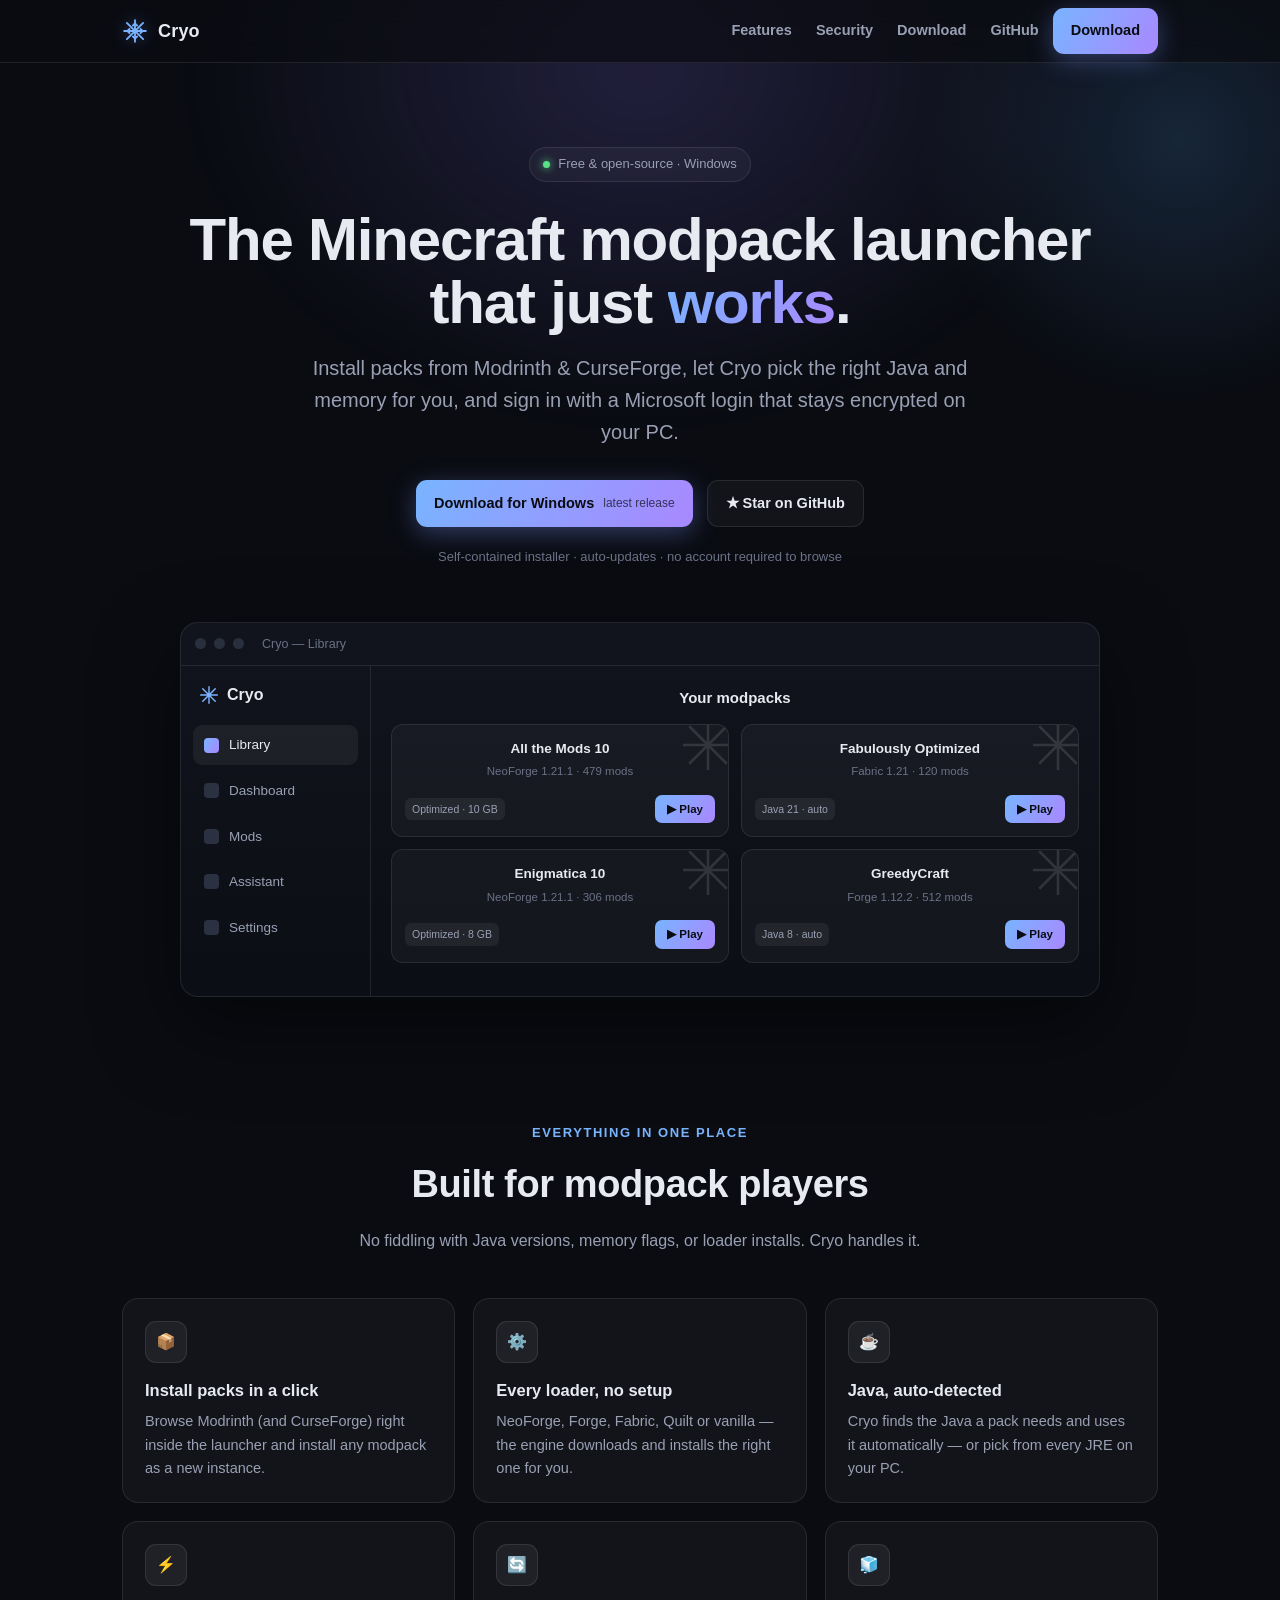
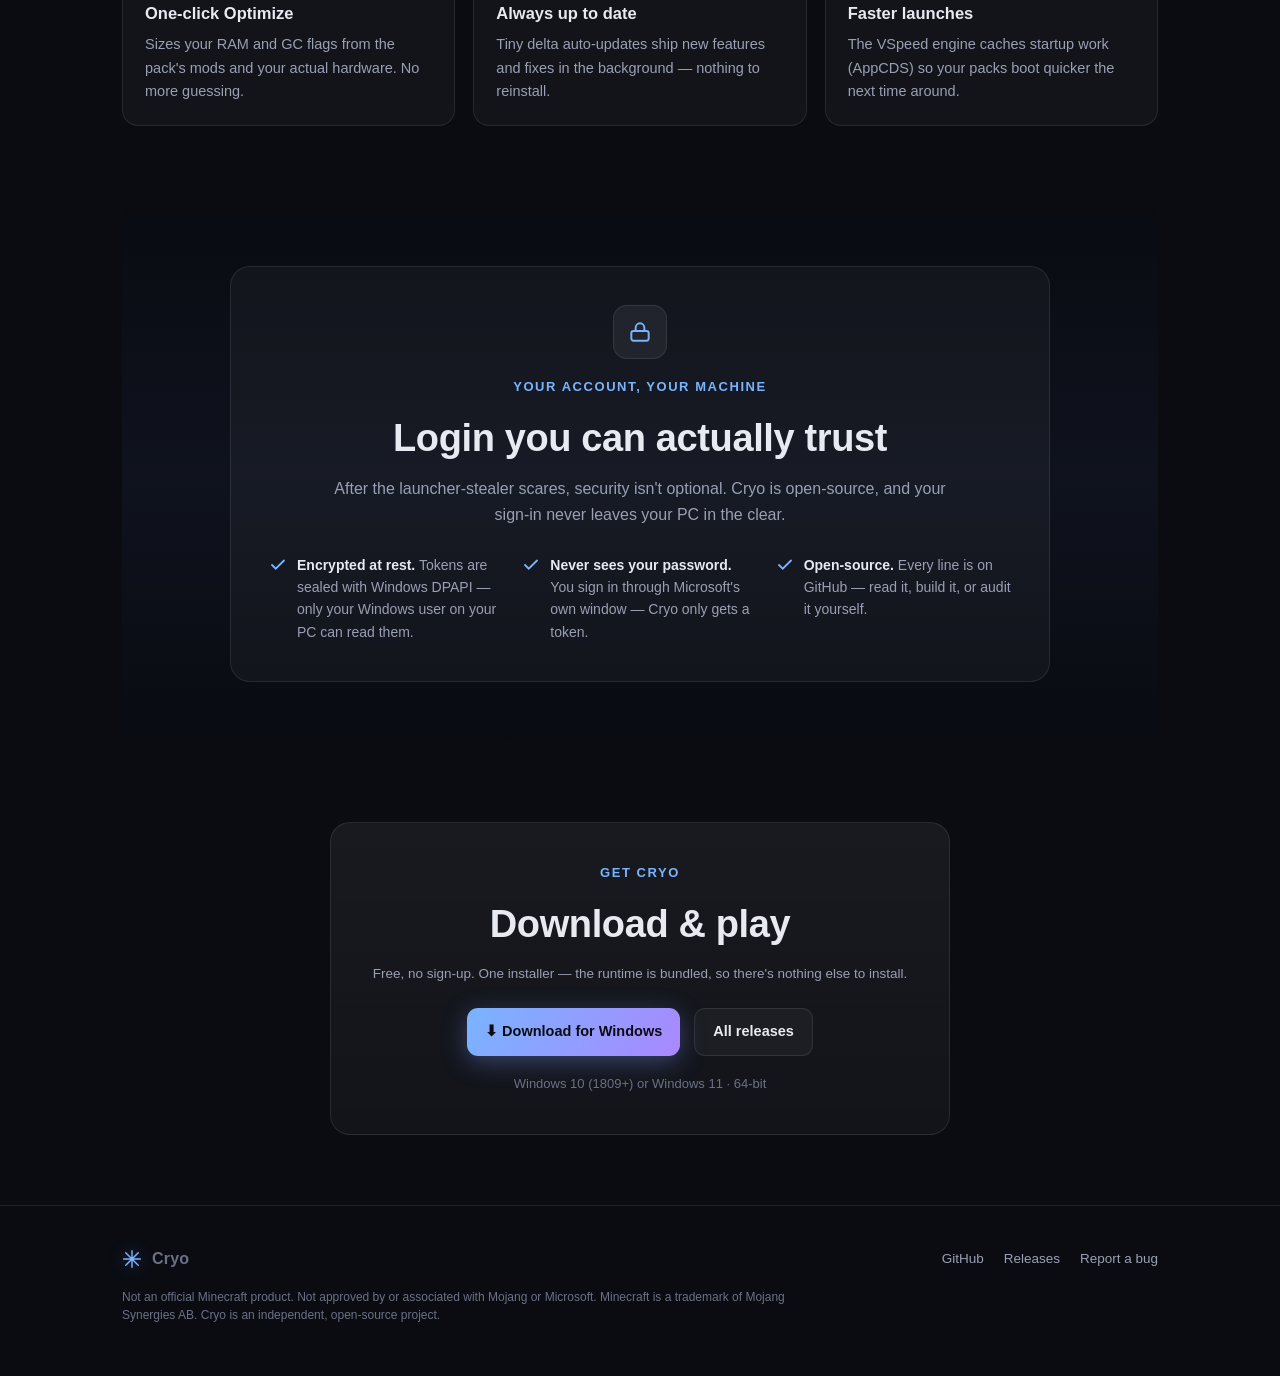
==== docs/index.html @ 6c6287ea "Add Cryo landing page (GitHub Pages site under /docs) Static, self-contained landing page for the la" ====
<!doctype html>
<html lang="en">
<head>
<meta charset="utf-8">
<meta name="viewport" content="width=device-width, initial-scale=1">
<title>Cryo — a faster, safer Minecraft modpack launcher</title>
<meta name="description" content="Cryo is a free, open-source Windows launcher for Minecraft modpacks. Install packs from Modrinth & CurseForge, auto-detect Java, one-click optimize RAM, and sign in with an encrypted Microsoft login that never sees your password.">
<meta name="theme-color" content="#0a0c12">
<link rel="icon" href="favicon.svg" type="image/svg+xml">

<!-- Social / link preview -->
<meta property="og:type" content="website">
<meta property="og:title" content="Cryo — a faster, safer Minecraft modpack launcher">
<meta property="og:description" content="Free & open-source. Install modpacks from Modrinth & CurseForge, auto-detect Java, one-click optimize, encrypted Microsoft login.">
<meta property="og:image" content="og.svg">
<meta property="og:url" content="https://xponer.github.io/vspeed-cryoLauncher/">
<meta name="twitter:card" content="summary_large_image">

<style>
  :root{
    --bg:#0a0c12; --bg2:#0d1018; --panel:rgba(255,255,255,.035); --panel2:rgba(255,255,255,.06);
    --border:rgba(255,255,255,.09); --text:#e8eaf2; --dim:#9aa0b4; --faint:#6b7186;
    --ice:#79b4ff; --purple:#a988ff; --grad:linear-gradient(120deg,#79b4ff,#a988ff);
    --glow:rgba(120,150,255,.35); --r:16px;
  }
  *{box-sizing:border-box}
  html{scroll-behavior:smooth}
  body{
    margin:0; background:var(--bg); color:var(--text);
    font:16px/1.6 -apple-system,BlinkMacSystemFont,"Segoe UI",Inter,Roboto,Helvetica,Arial,sans-serif;
    -webkit-font-smoothing:antialiased; overflow-x:hidden;
  }
  a{color:inherit;text-decoration:none}
  .wrap{max-width:1080px;margin:0 auto;padding:0 22px}
  .grad-text{background:var(--grad);-webkit-background-clip:text;background-clip:text;color:transparent}

  /* glow */
  .glow{position:fixed;inset:0;z-index:-1;overflow:hidden;pointer-events:none}
  .glow::before{content:"";position:absolute;top:-280px;left:50%;transform:translateX(-50%);
    width:900px;height:700px;border-radius:50%;
    background:radial-gradient(closest-side,rgba(140,120,255,.18),transparent);filter:blur(20px)}
  .glow::after{content:"";position:absolute;top:-120px;right:-160px;width:520px;height:520px;border-radius:50%;
    background:radial-gradient(closest-side,rgba(90,170,255,.16),transparent)}

  /* nav */
  header{position:sticky;top:0;z-index:20;backdrop-filter:blur(12px);
    background:rgba(10,12,18,.7);border-bottom:1px solid var(--border)}
  nav{display:flex;align-items:center;gap:14px;height:62px}
  .brand{display:flex;align-items:center;gap:10px;font-weight:750;font-size:18px;letter-spacing:.2px}
  .brand svg{filter:drop-shadow(0 0 8px var(--glow))}
  nav .spacer{flex:1}
  nav .links{display:flex;gap:24px;color:var(--dim);font-size:14.5px;font-weight:550}
  nav .links a:hover{color:var(--text)}
  .btn{display:inline-flex;align-items:center;gap:9px;padding:11px 18px;border-radius:11px;
    font-weight:650;font-size:14.5px;border:1px solid var(--border);cursor:pointer;transition:.18s;white-space:nowrap}
  .btn.primary{background:var(--grad);color:#0a0c12;border:none;box-shadow:0 6px 24px var(--glow)}
  .btn.primary:hover{transform:translateY(-1px);box-shadow:0 10px 30px var(--glow)}
  .btn.ghost{background:var(--panel)}
  .btn.ghost:hover{background:var(--panel2)}
  @media(max-width:760px){nav .links{display:none}}

  /* hero */
  .hero{padding:84px 0 56px;text-align:center}
  .badge{display:inline-flex;align-items:center;gap:8px;padding:6px 13px;border-radius:999px;
    background:var(--panel);border:1px solid var(--border);font-size:13px;color:var(--dim);margin-bottom:26px}
  .badge .dot{width:7px;height:7px;border-radius:50%;background:#5be08a;box-shadow:0 0 8px #5be08a}
  h1{font-size:clamp(34px,6vw,60px);line-height:1.05;margin:0 0 18px;font-weight:800;letter-spacing:-.02em}
  .sub{font-size:clamp(16px,2.4vw,20px);color:var(--dim);max-width:680px;margin:0 auto 32px}
  .cta{display:flex;gap:14px;justify-content:center;flex-wrap:wrap}
  .cta .os{display:block;font-size:12px;font-weight:500;color:rgba(10,12,18,.7);margin-top:1px}
  .trustline{margin-top:20px;font-size:13px;color:var(--faint)}

  /* app mockup */
  .mock{margin:54px auto 0;max-width:920px;border-radius:18px;border:1px solid var(--border);
    background:linear-gradient(180deg,#11141d,#0c0e15);box-shadow:0 30px 80px rgba(0,0,0,.5);overflow:hidden}
  .mock .bar{display:flex;align-items:center;gap:8px;padding:11px 14px;border-bottom:1px solid var(--border)}
  .mock .bar i{width:11px;height:11px;border-radius:50%;background:#2a2f3e;display:inline-block}
  .mock .bar .t{margin-left:10px;font-size:12.5px;color:var(--faint)}
  .mock .body{display:grid;grid-template-columns:190px 1fr;min-height:330px}
  .mock .side{border-right:1px solid var(--border);padding:16px 12px;display:flex;flex-direction:column;gap:6px}
  .mock .side .logo{display:flex;align-items:center;gap:8px;font-weight:700;margin-bottom:12px;padding:0 6px}
  .mock .side .nav-i{display:flex;align-items:center;gap:10px;padding:9px 11px;border-radius:9px;color:var(--dim);font-size:13.5px}
  .mock .side .nav-i.on{background:var(--panel2);color:var(--text)}
  .mock .side .nav-i .ic{width:15px;height:15px;border-radius:4px;background:#2b3140}
  .mock .side .nav-i.on .ic{background:var(--grad)}
  .mock .main{padding:18px 20px}
  .mock .main h3{margin:2px 0 14px;font-size:15px}
  .grid-cards{display:grid;grid-template-columns:1fr 1fr;gap:12px}
  .card-m{border:1px solid var(--border);border-radius:12px;padding:13px;background:var(--panel);position:relative;overflow:hidden}
  .card-m .flake{position:absolute;right:-10px;top:-10px;opacity:.12}
  .card-m .nm{font-weight:680;font-size:13.5px}
  .card-m .meta{font-size:11.5px;color:var(--faint);margin-top:3px}
  .card-m .row{display:flex;align-items:center;justify-content:space-between;margin-top:14px}
  .pill{font-size:10.5px;color:var(--dim);background:var(--panel2);border-radius:6px;padding:3px 7px}
  .play{font-size:11.5px;font-weight:650;color:#0a0c12;background:var(--grad);border-radius:7px;padding:5px 12px}
  @media(max-width:640px){.mock .body{grid-template-columns:1fr}.mock .side{display:none}.grid-cards{grid-template-columns:1fr}}

  /* sections */
  section{padding:70px 0}
  .eyebrow{text-align:center;color:var(--ice);font-weight:650;font-size:13px;letter-spacing:.12em;text-transform:uppercase;margin-bottom:10px}
  h2{text-align:center;font-size:clamp(26px,4vw,38px);margin:0 0 14px;font-weight:780;letter-spacing:-.01em}
  .lead{text-align:center;color:var(--dim);max-width:620px;margin:0 auto 44px}
  .features{display:grid;grid-template-columns:repeat(3,1fr);gap:18px}
  @media(max-width:860px){.features{grid-template-columns:1fr 1fr}}
  @media(max-width:560px){.features{grid-template-columns:1fr}}
  .feat{padding:22px;border-radius:var(--r);border:1px solid var(--border);background:var(--panel);transition:.18s}
  .feat:hover{background:var(--panel2);transform:translateY(-2px)}
  .feat .ico{width:42px;height:42px;border-radius:11px;display:grid;place-items:center;margin-bottom:14px;
    background:var(--panel2);border:1px solid var(--border)}
  .feat h4{margin:0 0 7px;font-size:16.5px;font-weight:700}
  .feat p{margin:0;color:var(--dim);font-size:14.5px}

  /* trust */
  .trust{background:linear-gradient(180deg,transparent,rgba(120,150,255,.05),transparent)}
  .trust-card{max-width:820px;margin:0 auto;border:1px solid var(--border);border-radius:20px;
    padding:38px;background:var(--panel);text-align:center}
  .trust-card .lock{width:54px;height:54px;border-radius:14px;display:grid;place-items:center;margin:0 auto 18px;
    background:var(--panel2);border:1px solid var(--border)}
  .trust-points{display:grid;grid-template-columns:repeat(3,1fr);gap:18px;margin-top:26px;text-align:left}
  @media(max-width:640px){.trust-points{grid-template-columns:1fr}}
  .tp{display:flex;gap:10px;align-items:flex-start;font-size:14px;color:var(--dim)}
  .tp svg{flex:none;margin-top:2px;color:var(--ice)}

  /* download */
  .dl-card{max-width:620px;margin:0 auto;text-align:center;border:1px solid var(--border);border-radius:20px;
    padding:40px;background:linear-gradient(180deg,var(--panel2),var(--panel))}
  .dl-card .req{margin-top:18px;font-size:13px;color:var(--faint)}
  .dl-sub{margin-top:8px;font-size:13.5px;color:var(--dim)}

  footer{border-top:1px solid var(--border);padding:40px 0;color:var(--faint);font-size:13.5px}
  footer .row{display:flex;flex-wrap:wrap;gap:16px;align-items:center;justify-content:space-between}
  footer a{color:var(--dim)} footer a:hover{color:var(--text)}
  .disc{margin-top:16px;font-size:12px;color:var(--faint);max-width:680px;line-height:1.5}
</style>
</head>
<body>
<div class="glow"></div>

<header>
  <nav class="wrap">
    <a class="brand" href="#top">
      <svg width="26" height="26" viewBox="0 0 24 24" fill="none" stroke="url(#g)" stroke-width="1.7" stroke-linecap="round">
        <defs><linearGradient id="g" x1="0" y1="0" x2="24" y2="24"><stop stop-color="#79b4ff"/><stop offset="1" stop-color="#a988ff"/></linearGradient></defs>
        <path d="M12 2v20M2 12h20M4.5 4.5l15 15M19.5 4.5l-15 15"/>
        <path d="M12 5l-2 2M12 5l2 2M12 19l-2-2M12 19l2-2M5 12l2-2M5 12l2 2M19 12l-2-2M19 12l-2 2"/>
      </svg>
      Cryo
    </a>
    <span class="spacer"></span>
    <div class="links">
      <a href="#features">Features</a>
      <a href="#security">Security</a>
      <a href="#download">Download</a>
      <a href="https://github.com/xponer/vspeed-cryoLauncher" target="_blank" rel="noopener">GitHub</a>
    </div>
    <a class="btn primary" href="https://github.com/xponer/vspeed-cryoLauncher/releases/latest/download/Cryo-win-Setup.exe">Download</a>
  </nav>
</header>

<a id="top"></a>
<main class="wrap">

  <section class="hero">
    <div class="badge"><span class="dot"></span> Free &amp; open-source · Windows</div>
    <h1>The Minecraft modpack launcher<br>that just <span class="grad-text">works</span>.</h1>
    <p class="sub">Install packs from Modrinth &amp; CurseForge, let Cryo pick the right Java and memory for you,
       and sign in with a Microsoft login that stays encrypted on your PC.</p>
    <div class="cta">
      <a class="btn primary" href="https://github.com/xponer/vspeed-cryoLauncher/releases/latest/download/Cryo-win-Setup.exe">
        Download for Windows <span class="os" id="ver">latest release</span>
      </a>
      <a class="btn ghost" href="https://github.com/xponer/vspeed-cryoLauncher" target="_blank" rel="noopener">★ Star on GitHub</a>
    </div>
    <div class="trustline">Self-contained installer · auto-updates · no account required to browse</div>

    <!-- App mockup (stylised, not a screenshot) -->
    <div class="mock" aria-hidden="true">
      <div class="bar"><i></i><i></i><i></i><span class="t">Cryo — Library</span></div>
      <div class="body">
        <div class="side">
          <div class="logo">
            <svg width="20" height="20" viewBox="0 0 24 24" fill="none" stroke="url(#g)" stroke-width="1.7" stroke-linecap="round"><path d="M12 2v20M2 12h20M4.5 4.5l15 15M19.5 4.5l-15 15"/></svg>
            Cryo
          </div>
          <div class="nav-i on"><span class="ic"></span> Library</div>
          <div class="nav-i"><span class="ic"></span> Dashboard</div>
          <div class="nav-i"><span class="ic"></span> Mods</div>
          <div class="nav-i"><span class="ic"></span> Assistant</div>
          <div class="nav-i"><span class="ic"></span> Settings</div>
        </div>
        <div class="main">
          <h3>Your modpacks</h3>
          <div class="grid-cards">
            <div class="card-m">
              <svg class="flake" width="60" height="60" viewBox="0 0 24 24" fill="none" stroke="#fff" stroke-width="1"><path d="M12 2v20M2 12h20M4.5 4.5l15 15M19.5 4.5l-15 15"/></svg>
              <div class="nm">All the Mods 10</div><div class="meta">NeoForge 1.21.1 · 479 mods</div>
              <div class="row"><span class="pill">Optimized · 10 GB</span><span class="play">▶ Play</span></div>
            </div>
            <div class="card-m">
              <svg class="flake" width="60" height="60" viewBox="0 0 24 24" fill="none" stroke="#fff" stroke-width="1"><path d="M12 2v20M2 12h20M4.5 4.5l15 15M19.5 4.5l-15 15"/></svg>
              <div class="nm">Fabulously Optimized</div><div class="meta">Fabric 1.21 · 120 mods</div>
              <div class="row"><span class="pill">Java 21 · auto</span><span class="play">▶ Play</span></div>
            </div>
            <div class="card-m">
              <svg class="flake" width="60" height="60" viewBox="0 0 24 24" fill="none" stroke="#fff" stroke-width="1"><path d="M12 2v20M2 12h20M4.5 4.5l15 15M19.5 4.5l-15 15"/></svg>
              <div class="nm">Enigmatica 10</div><div class="meta">NeoForge 1.21.1 · 306 mods</div>
              <div class="row"><span class="pill">Optimized · 8 GB</span><span class="play">▶ Play</span></div>
            </div>
            <div class="card-m">
              <svg class="flake" width="60" height="60" viewBox="0 0 24 24" fill="none" stroke="#fff" stroke-width="1"><path d="M12 2v20M2 12h20M4.5 4.5l15 15M19.5 4.5l-15 15"/></svg>
              <div class="nm">GreedyCraft</div><div class="meta">Forge 1.12.2 · 512 mods</div>
              <div class="row"><span class="pill">Java 8 · auto</span><span class="play">▶ Play</span></div>
            </div>
          </div>
        </div>
      </div>
    </div>
  </section>

  <section id="features">
    <div class="eyebrow">Everything in one place</div>
    <h2>Built for modpack players</h2>
    <p class="lead">No fiddling with Java versions, memory flags, or loader installs. Cryo handles it.</p>
    <div class="features">
      <div class="feat">
        <div class="ico">📦</div>
        <h4>Install packs in a click</h4>
        <p>Browse Modrinth (and CurseForge) right inside the launcher and install any modpack as a new instance.</p>
      </div>
      <div class="feat">
        <div class="ico">⚙️</div>
        <h4>Every loader, no setup</h4>
        <p>NeoForge, Forge, Fabric, Quilt or vanilla — the engine downloads and installs the right one for you.</p>
      </div>
      <div class="feat">
        <div class="ico">☕</div>
        <h4>Java, auto-detected</h4>
        <p>Cryo finds the Java a pack needs and uses it automatically — or pick from every JRE on your PC.</p>
      </div>
      <div class="feat">
        <div class="ico">⚡</div>
        <h4>One-click Optimize</h4>
        <p>Sizes your RAM and GC flags from the pack's mods and your actual hardware. No more guessing.</p>
      </div>
      <div class="feat">
        <div class="ico">🔄</div>
        <h4>Always up to date</h4>
        <p>Tiny delta auto-updates ship new features and fixes in the background — nothing to reinstall.</p>
      </div>
      <div class="feat">
        <div class="ico">🧊</div>
        <h4>Faster launches</h4>
        <p>The VSpeed engine caches startup work (AppCDS) so your packs boot quicker the next time around.</p>
      </div>
    </div>
  </section>

  <section id="security" class="trust">
    <div class="trust-card">
      <div class="lock">
        <svg width="26" height="26" viewBox="0 0 24 24" fill="none" stroke="url(#g)" stroke-width="1.8" stroke-linecap="round"><rect x="4" y="11" width="16" height="9" rx="2"/><path d="M8 11V8a4 4 0 0 1 8 0v3"/></svg>
      </div>
      <div class="eyebrow">Your account, your machine</div>
      <h2 style="margin-bottom:8px">Login you can actually trust</h2>
      <p class="lead" style="margin-bottom:0">After the launcher-stealer scares, security isn't optional. Cryo is open-source, and your sign-in never leaves your PC in the clear.</p>
      <div class="trust-points">
        <div class="tp"><svg width="18" height="18" viewBox="0 0 24 24" fill="none" stroke="currentColor" stroke-width="2.4" stroke-linecap="round"><path d="M20 6 9 17l-5-5"/></svg><span><b style="color:var(--text)">Encrypted at rest.</b> Tokens are sealed with Windows DPAPI — only your Windows user on your PC can read them.</span></div>
        <div class="tp"><svg width="18" height="18" viewBox="0 0 24 24" fill="none" stroke="currentColor" stroke-width="2.4" stroke-linecap="round"><path d="M20 6 9 17l-5-5"/></svg><span><b style="color:var(--text)">Never sees your password.</b> You sign in through Microsoft's own window — Cryo only gets a token.</span></div>
        <div class="tp"><svg width="18" height="18" viewBox="0 0 24 24" fill="none" stroke="currentColor" stroke-width="2.4" stroke-linecap="round"><path d="M20 6 9 17l-5-5"/></svg><span><b style="color:var(--text)">Open-source.</b> Every line is on GitHub — read it, build it, or audit it yourself.</span></div>
      </div>
    </div>
  </section>

  <section id="download">
    <div class="dl-card">
      <div class="eyebrow">Get Cryo</div>
      <h2 style="margin-bottom:6px">Download &amp; play</h2>
      <p class="dl-sub">Free, no sign-up. One installer — the runtime is bundled, so there's nothing else to install.</p>
      <div class="cta" style="margin-top:24px">
        <a class="btn primary" href="https://github.com/xponer/vspeed-cryoLauncher/releases/latest/download/Cryo-win-Setup.exe">⬇ Download for Windows</a>
        <a class="btn ghost" href="https://github.com/xponer/vspeed-cryoLauncher/releases" target="_blank" rel="noopener">All releases</a>
      </div>
      <div class="req">Windows 10 (1809+) or Windows 11 · 64-bit</div>
    </div>
  </section>
</main>

<footer>
  <div class="wrap">
    <div class="row">
      <div class="brand" style="font-size:16px">
        <svg width="20" height="20" viewBox="0 0 24 24" fill="none" stroke="url(#g)" stroke-width="1.7" stroke-linecap="round"><path d="M12 2v20M2 12h20M4.5 4.5l15 15M19.5 4.5l-15 15"/></svg>
        Cryo
      </div>
      <div style="display:flex;gap:20px">
        <a href="https://github.com/xponer/vspeed-cryoLauncher" target="_blank" rel="noopener">GitHub</a>
        <a href="https://github.com/xponer/vspeed-cryoLauncher/releases" target="_blank" rel="noopener">Releases</a>
        <a href="https://github.com/xponer/vspeed-cryoLauncher/issues" target="_blank" rel="noopener">Report a bug</a>
      </div>
    </div>
    <p class="disc">Not an official Minecraft product. Not approved by or associated with Mojang or Microsoft.
       Minecraft is a trademark of Mojang Synergies AB. Cryo is an independent, open-source project.</p>
  </div>
</footer>

<script>
  // Best-effort: show the latest version on the hero button. Fails silently.
  fetch('https://api.github.com/repos/xponer/vspeed-cryoLauncher/releases/latest')
    .then(r => r.ok ? r.json() : null)
    .then(d => { if (d && d.tag_name) document.getElementById('ver').textContent = d.tag_name + ' · free'; })
    .catch(() => {});
</script>
</body>
</html>
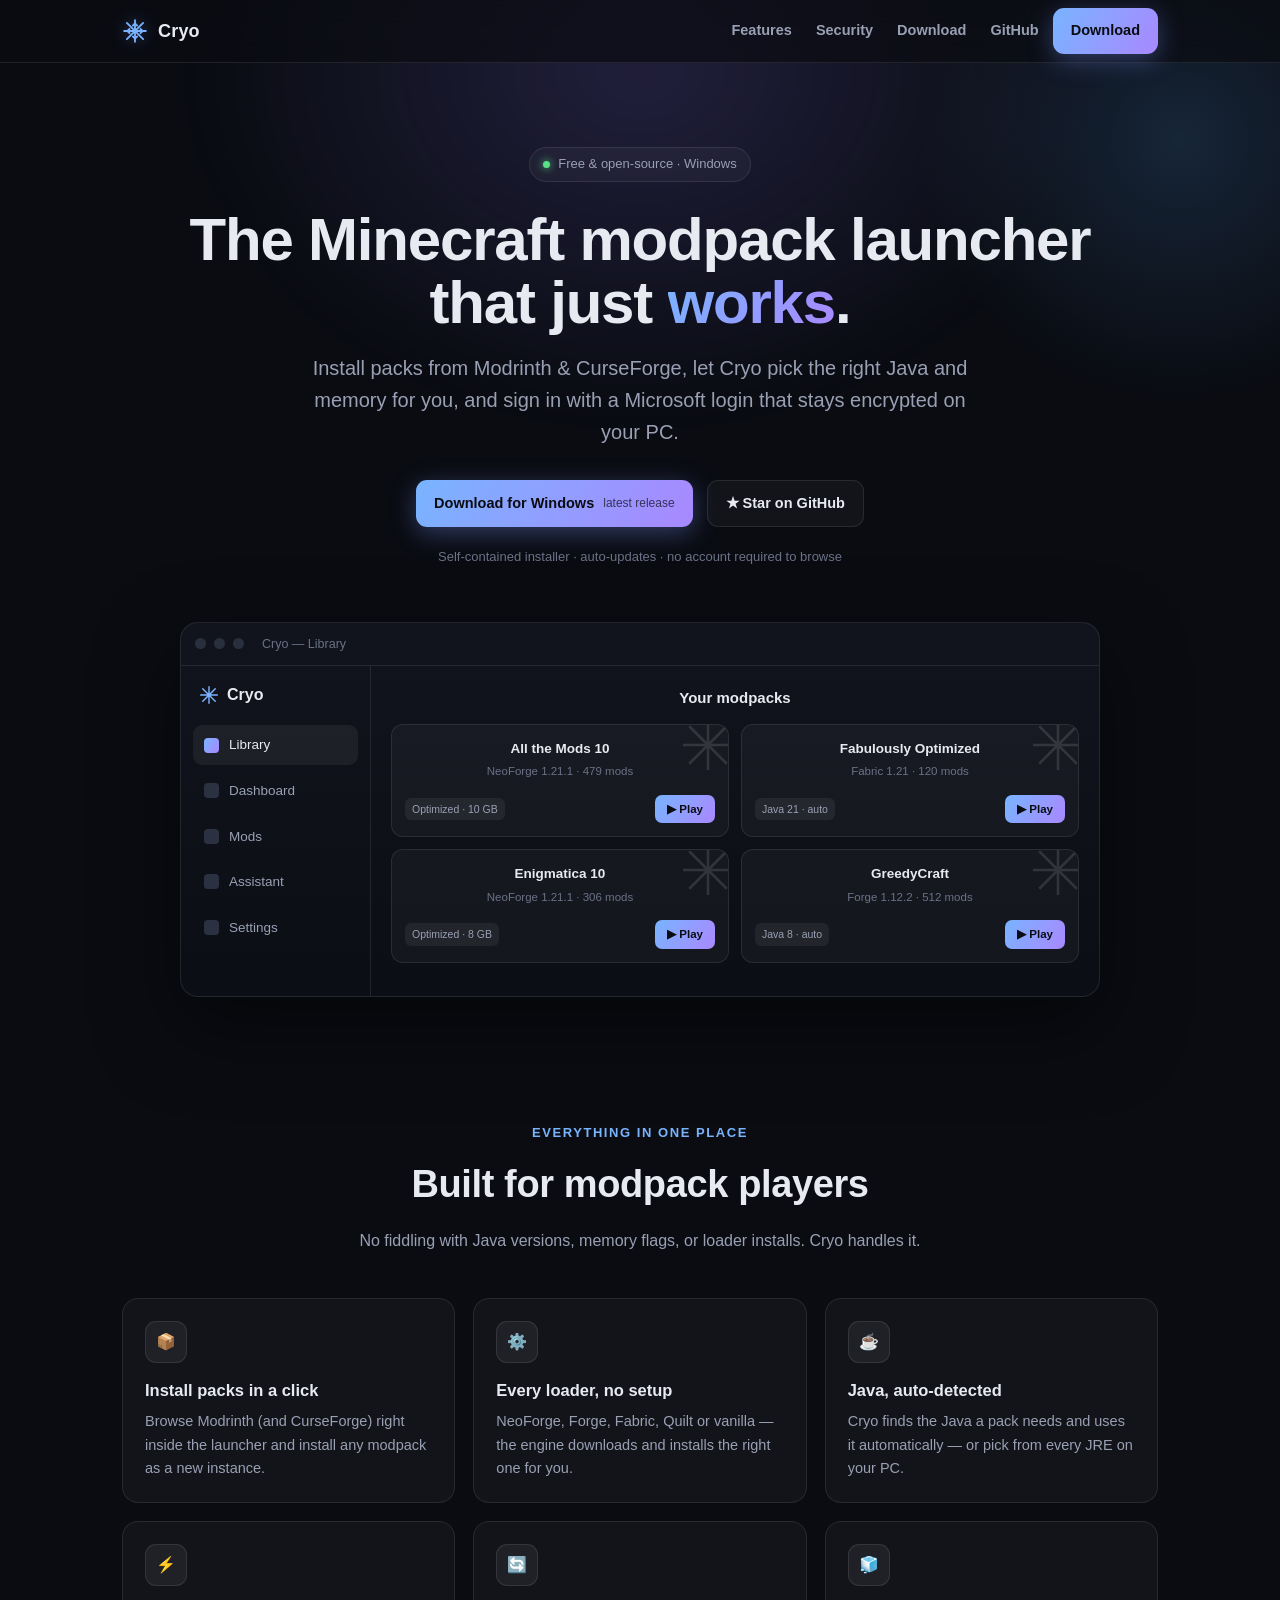
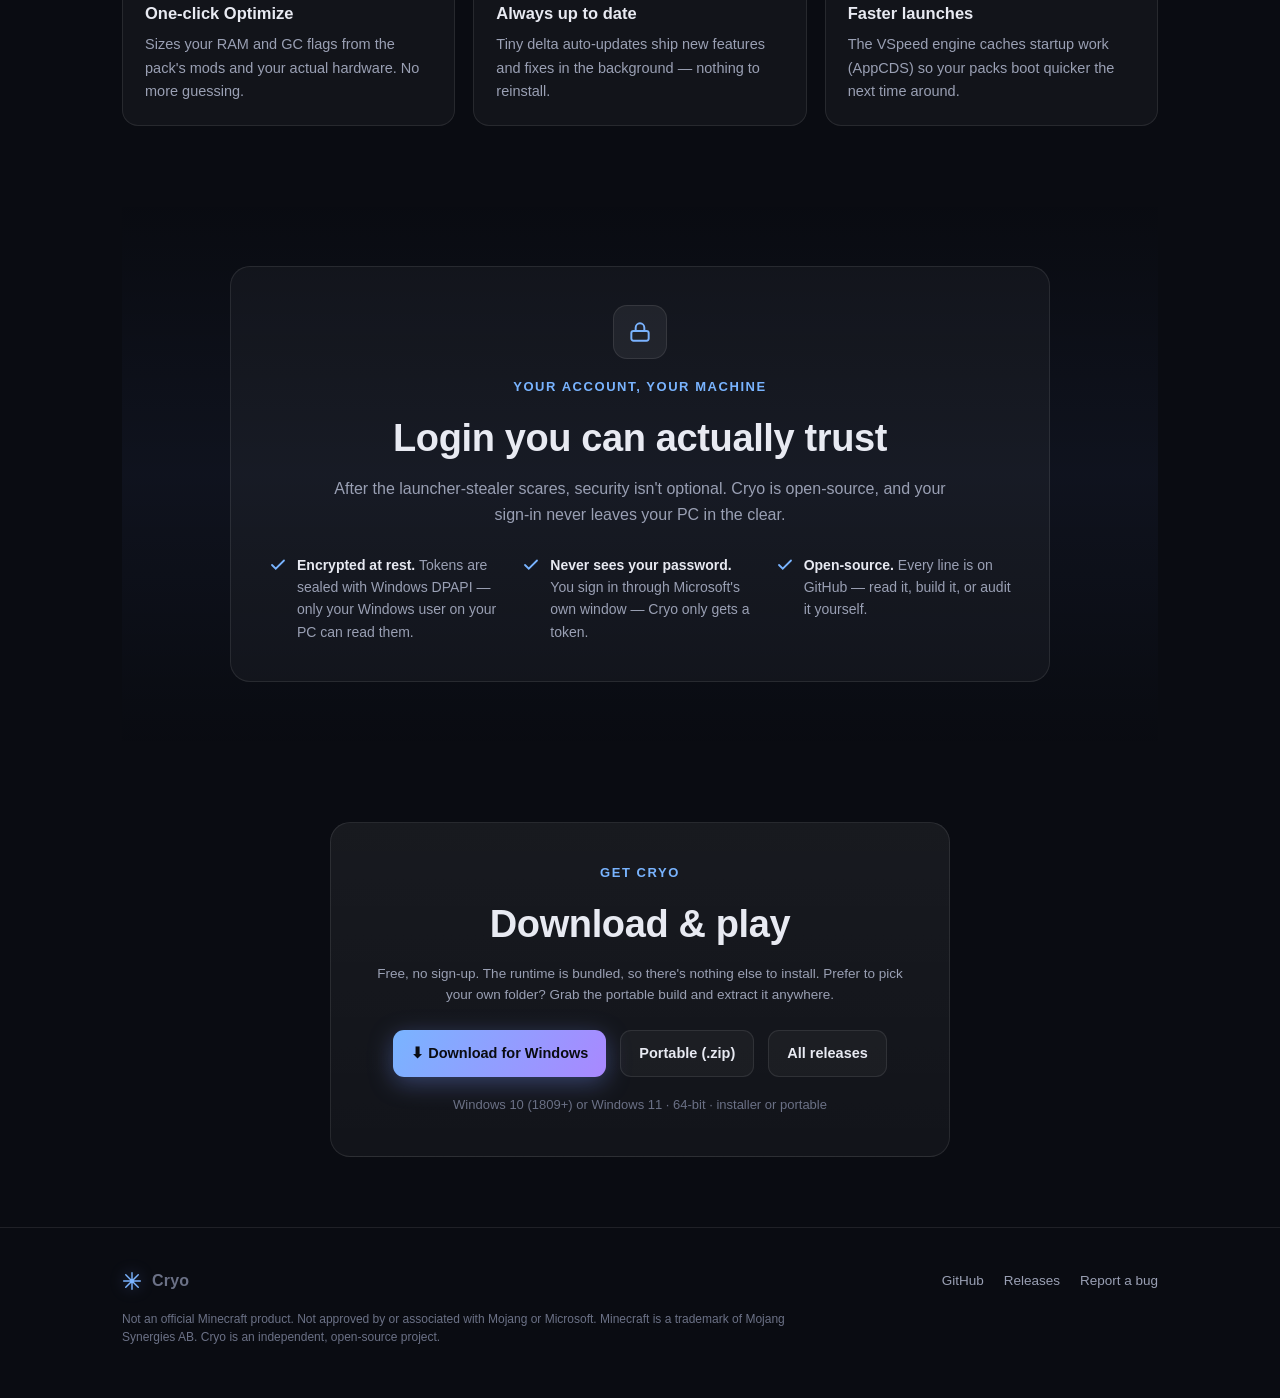
==== commit a241506a: "Cryo Launcher v1.0.7 — UX fixes from tester feedback - Dialogs no longer close on drag-release: moda" ====
--- a/docs/index.html
+++ b/docs/index.html
@@ -12,9 +12,12 @@
 <meta property="og:type" content="website">
 <meta property="og:title" content="Cryo — a faster, safer Minecraft modpack launcher">
 <meta property="og:description" content="Free & open-source. Install modpacks from Modrinth & CurseForge, auto-detect Java, one-click optimize, encrypted Microsoft login.">
-<meta property="og:image" content="og.svg">
+<meta property="og:image" content="https://xponer.github.io/vspeed-cryoLauncher/og.png">
+<meta property="og:image:width" content="1200">
+<meta property="og:image:height" content="630">
 <meta property="og:url" content="https://xponer.github.io/vspeed-cryoLauncher/">
 <meta name="twitter:card" content="summary_large_image">
+<meta name="twitter:image" content="https://xponer.github.io/vspeed-cryoLauncher/og.png">
 
 <style>
   :root{
@@ -275,12 +278,13 @@
     <div class="dl-card">
       <div class="eyebrow">Get Cryo</div>
       <h2 style="margin-bottom:6px">Download &amp; play</h2>
-      <p class="dl-sub">Free, no sign-up. One installer — the runtime is bundled, so there's nothing else to install.</p>
+      <p class="dl-sub">Free, no sign-up. The runtime is bundled, so there's nothing else to install. Prefer to pick your own folder? Grab the portable build and extract it anywhere.</p>
       <div class="cta" style="margin-top:24px">
         <a class="btn primary" href="https://github.com/xponer/vspeed-cryoLauncher/releases/latest/download/Cryo-win-Setup.exe">⬇ Download for Windows</a>
+        <a class="btn ghost" href="https://github.com/xponer/vspeed-cryoLauncher/releases/latest/download/Cryo-win-Portable.zip">Portable (.zip)</a>
         <a class="btn ghost" href="https://github.com/xponer/vspeed-cryoLauncher/releases" target="_blank" rel="noopener">All releases</a>
       </div>
-      <div class="req">Windows 10 (1809+) or Windows 11 · 64-bit</div>
+      <div class="req">Windows 10 (1809+) or Windows 11 · 64-bit · installer or portable</div>
     </div>
   </section>
 </main>
